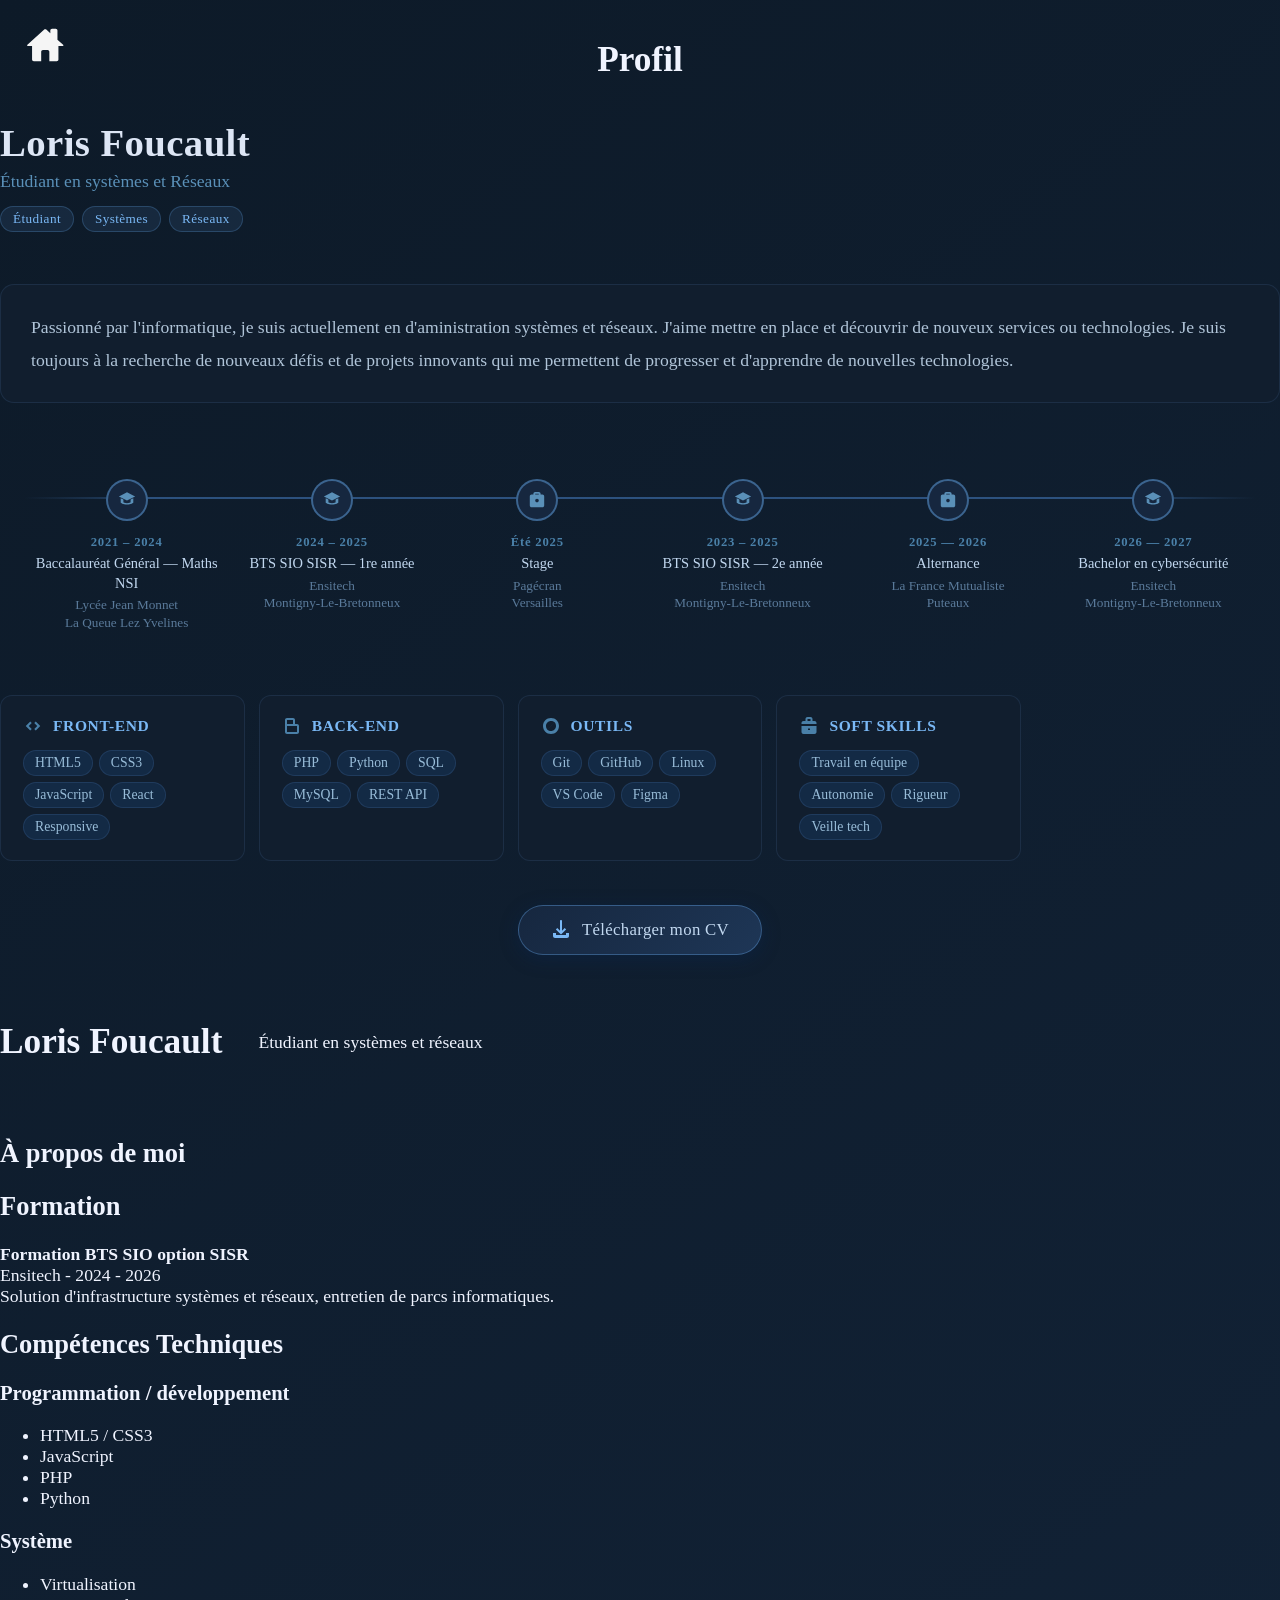
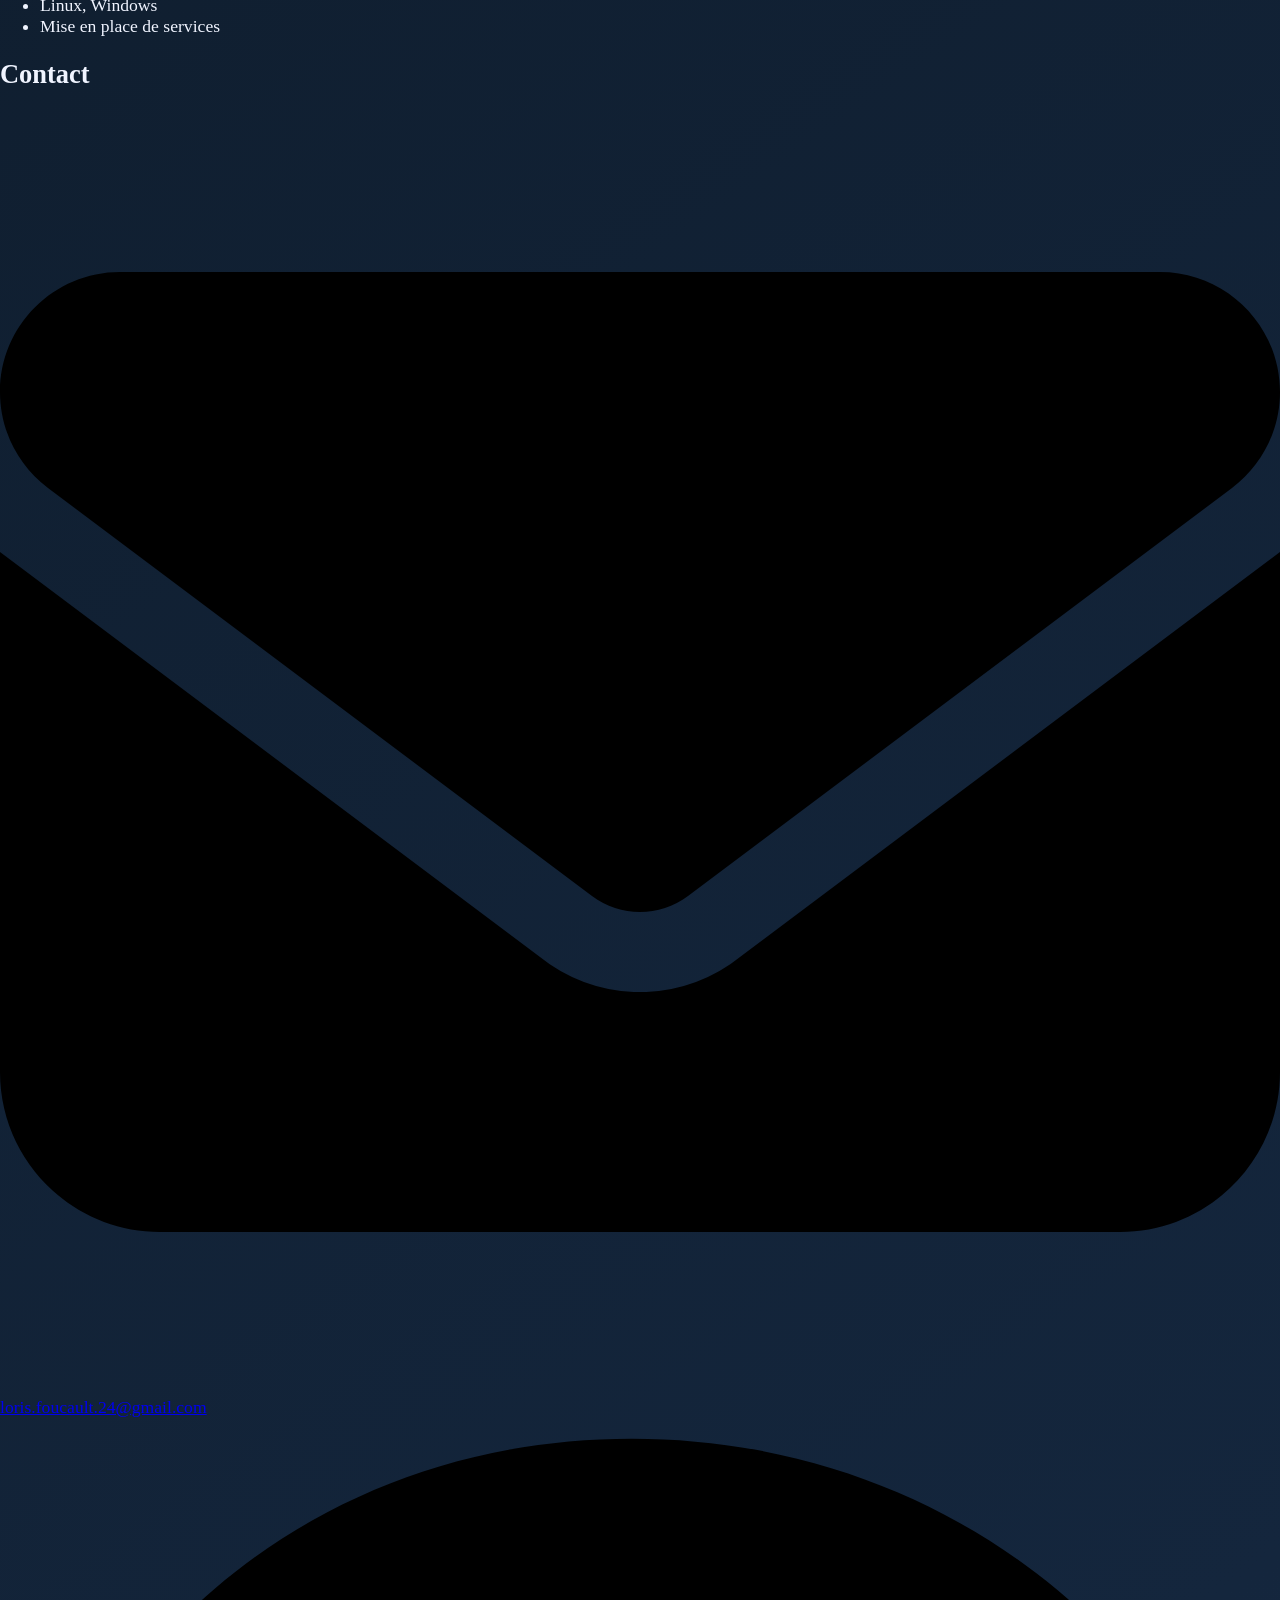
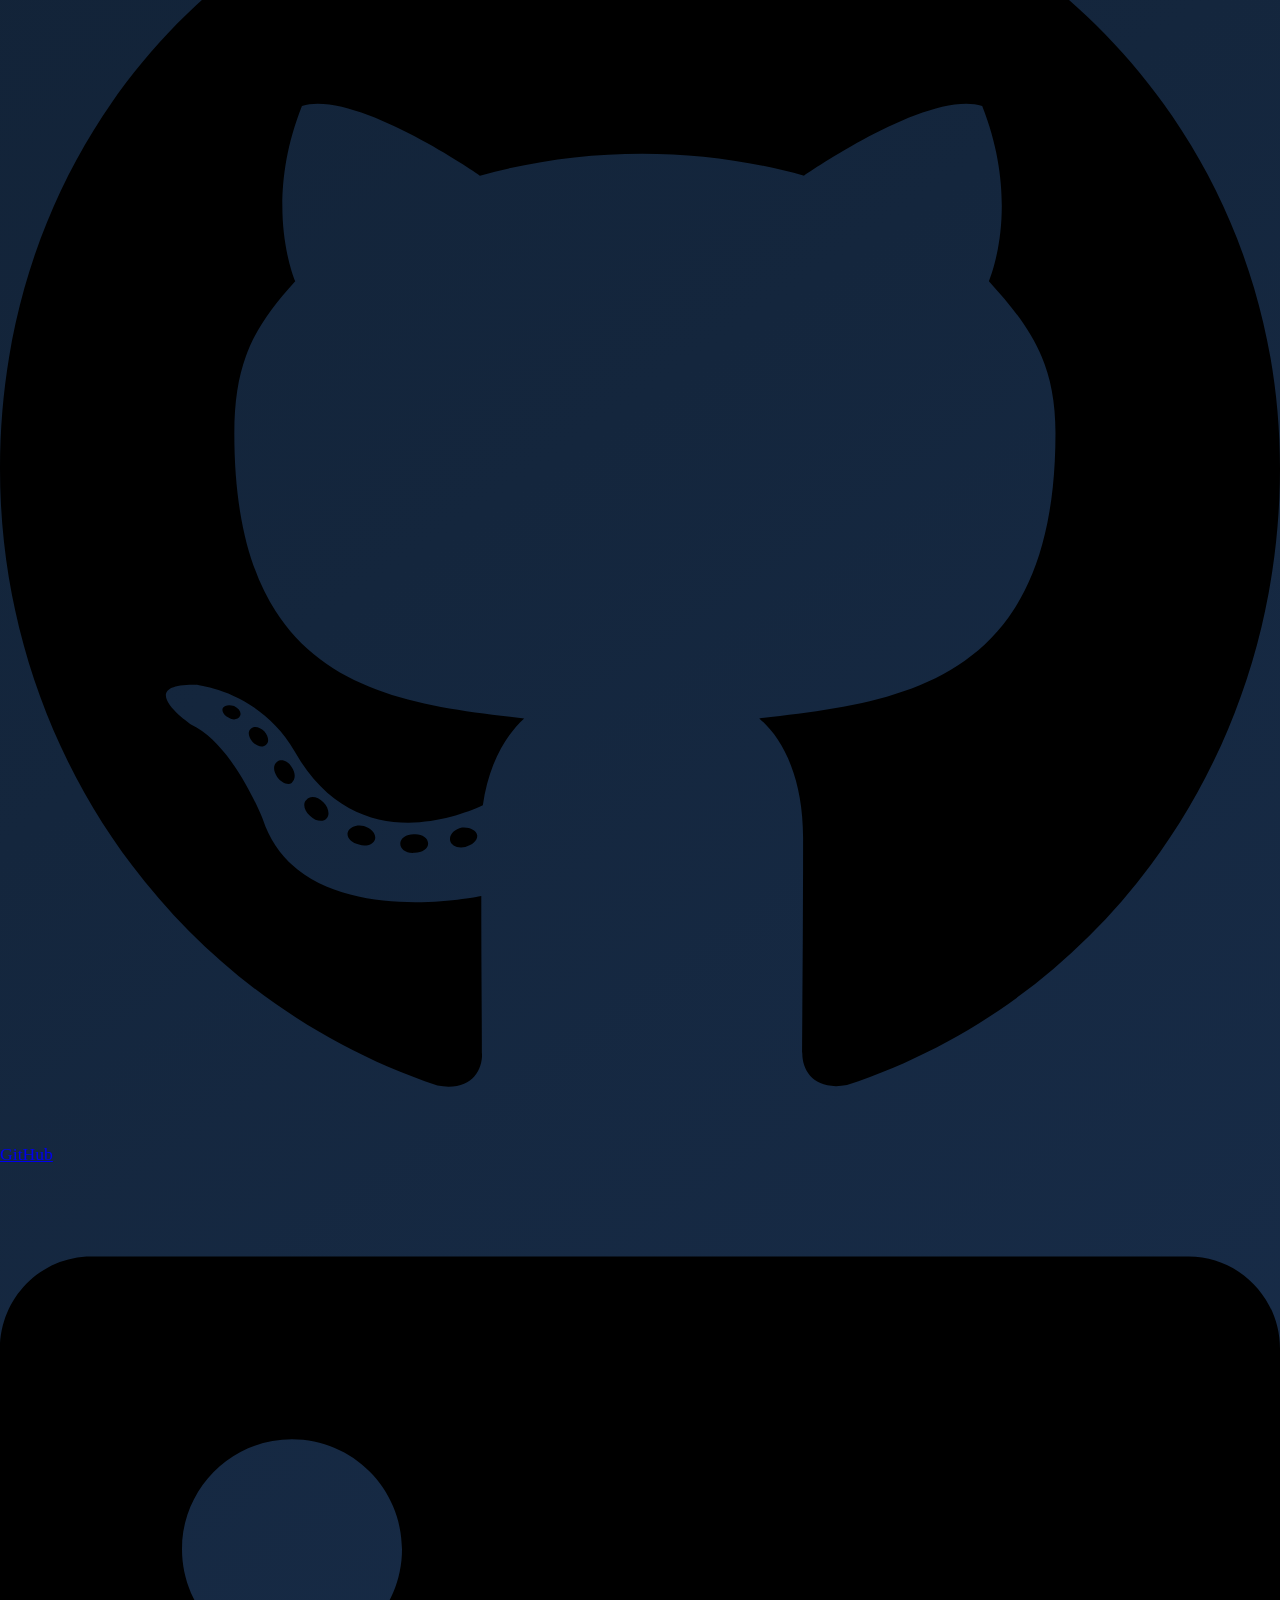
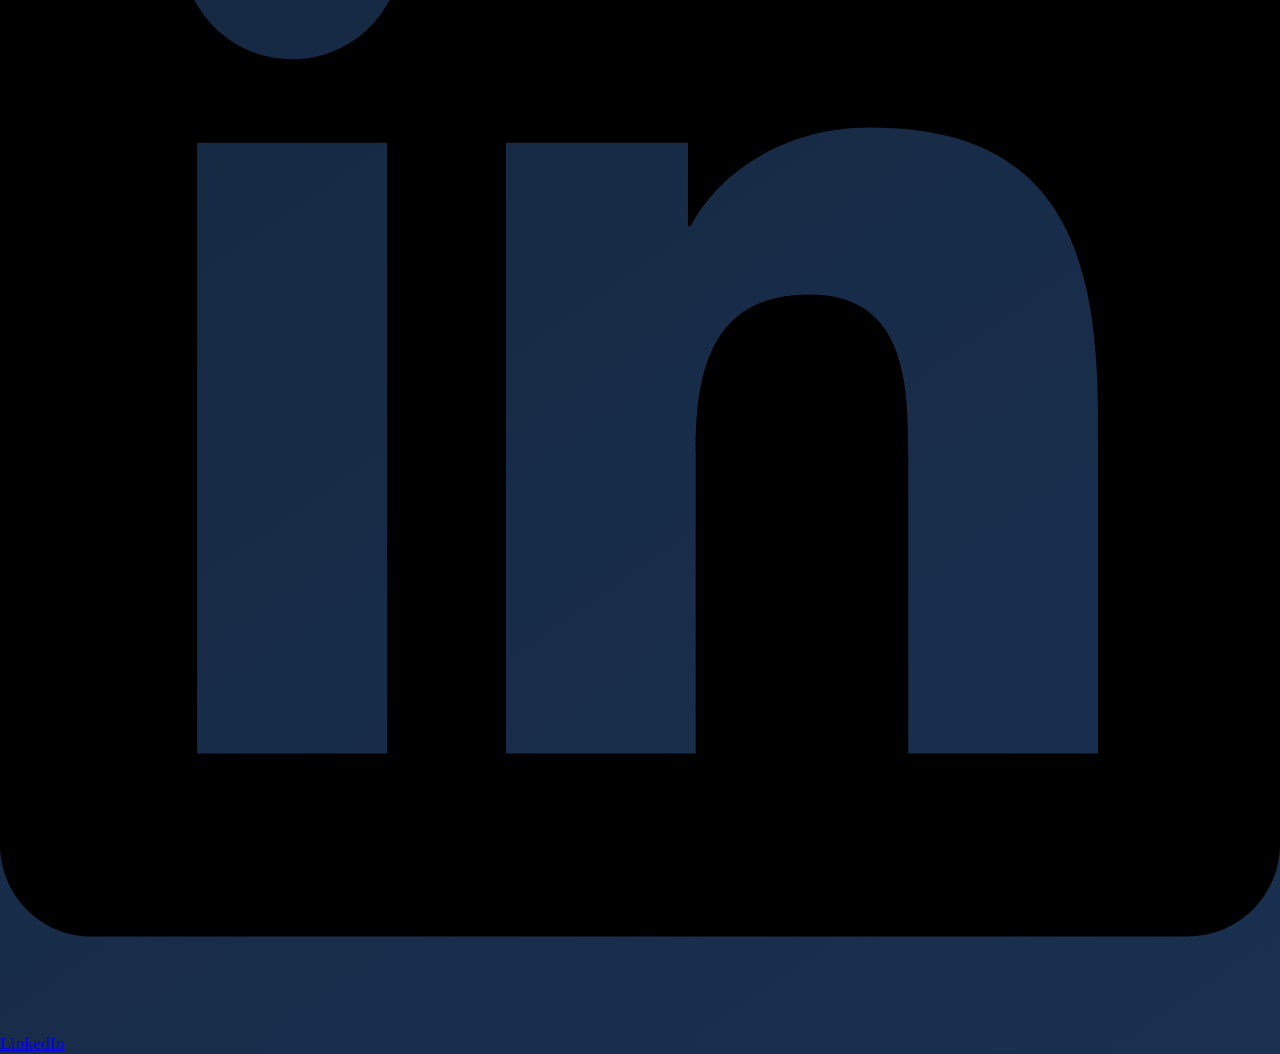
==== profil.html @ d6c685fb "Initial commit" ====
<!DOCTYPE html>
<html lang="fr">
<head>
    <meta charset="UTF-8">
    <meta name="viewport" content="width=device-width, initial-scale=1.0">
    <title>Profil</title>
    <link rel="stylesheet" href="css/styles.css">
</head>
<body>
    <div class="home">
        <a href="index.html">
            <svg viewBox="-4.5 0 32 32" class="home-icon" xmlns="http://www.w3.org/2000/svg"><path d="M19.469 12.594l3.625 3.313c0.438 0.406 0.313 0.719-0.281 0.719h-2.719v8.656c0 0.594-0.5 1.125-1.094 1.125h-4.719v-6.063c0-0.594-0.531-1.125-1.125-1.125h-2.969c-0.594 0-1.125 0.531-1.125 1.125v6.063h-4.719c-0.594 0-1.125-0.531-1.125-1.125v-8.656h-2.688c-0.594 0-0.719-0.313-0.281-0.719l10.594-9.625c0.438-0.406 1.188-0.406 1.656 0l2.406 2.156v-1.719c0-0.594 0.531-1.125 1.125-1.125h2.344c0.594 0 1.094 0.531 1.094 1.125v5.875z"></path>
        </svg>
        </a>
    </div>
    <h1 id="section-title">Profil</h1>
    <div class="profil-header">
      <div class="profil-header-text">
        <h1>Loris Foucault</h1>
        <p class="subtitle">Étudiant en systèmes et Réseaux</p>
        <div class="profil-tags">
          <span class="tag">Étudiant</span>
          <span class="tag">Systèmes</span>
          <span class="tag">Réseaux</span>
        </div>
      </div>
    </div>

    <div class="section">
      <div class="about-text">
        Passionné par l'informatique, je suis actuellement en d'aministration systèmes et réseaux. J'aime mettre en place et découvrir de nouveux services ou technologies.
        Je suis toujours à la recherche de nouveaux défis et de projets innovants qui me 
        permettent de progresser et d'apprendre de nouvelles technologies.
      </div>
    </div>

    <div class="section">
      <div class="timeline-scroll">
        <div class="timeline">

          <div class="timeline-item">
            <div class="timeline-dot">
              <svg viewBox="0 0 640 640"><path d="M320 48L32 192L320 336L608 192L320 48zM96 256L96 416C96 416 176 480 320 480C464 480 544 416 544 416L544 256L448 304L448 400C448 400 400 432 320 432C240 432 192 400 192 400L192 304L96 256z"/></svg>
            </div>
            <div class="timeline-content">
              <div class="timeline-year">2021 – 2024</div>
              <div class="timeline-title">Baccalauréat Général — Maths NSI</div>
              <div class="timeline-place">Lycée Jean Monnet<br>La Queue Lez Yvelines</div>
            </div>
          </div>

          <div class="timeline-item">
            <div class="timeline-dot">
              <svg viewBox="0 0 640 640"><path d="M320 48L32 192L320 336L608 192L320 48zM96 256L96 416C96 416 176 480 320 480C464 480 544 416 544 416L544 256L448 304L448 400C448 400 400 432 320 432C240 432 192 400 192 400L192 304L96 256z"/></svg>
            </div>
            <div class="timeline-content">
              <div class="timeline-year">2024 – 2025</div>
              <div class="timeline-title">BTS SIO SISR — 1re année</div>
              <div class="timeline-place">Ensitech<br>Montigny-Le-Bretonneux</div>
            </div>
          </div>

          <div class="timeline-item">
            <div class="timeline-dot">
              <svg viewBox="0 0 640 640"><path d="M512 128H448V96C448 60.7 419.3 32 384 32H256C220.7 32 192 60.7 192 96V128H128C92.7 128 64 156.7 64 192V512C64 547.3 92.7 576 128 576H512C547.3 576 576 547.3 576 512V192C576 156.7 547.3 128 512 128zM256 96H384V128H256V96zM320 400C284.7 400 256 371.3 256 336C256 300.7 284.7 272 320 272C355.3 272 384 300.7 384 336C384 371.3 355.3 400 320 400z"/></svg>
            </div>
            <div class="timeline-content">
              <div class="timeline-year">Été 2025</div>
              <div class="timeline-title">Stage</div>
              <div class="timeline-place">Pagécran<br>Versailles</div>
            </div>
          </div>

          <div class="timeline-item">
            <div class="timeline-dot">
              <svg viewBox="0 0 640 640"><path d="M320 48L32 192L320 336L608 192L320 48zM96 256L96 416C96 416 176 480 320 480C464 480 544 416 544 416L544 256L448 304L448 400C448 400 400 432 320 432C240 432 192 400 192 400L192 304L96 256z"/></svg>
            </div>
            <div class="timeline-content">
              <div class="timeline-year">2023 – 2025</div>
              <div class="timeline-title">BTS SIO SISR — 2e année</div>
              <div class="timeline-place">Ensitech<br>Montigny-Le-Bretonneux</div>
            </div>
          </div>

          <div class="timeline-item">
            <div class="timeline-dot">
              <svg viewBox="0 0 640 640"><path d="M512 128H448V96C448 60.7 419.3 32 384 32H256C220.7 32 192 60.7 192 96V128H128C92.7 128 64 156.7 64 192V512C64 547.3 92.7 576 128 576H512C547.3 576 576 547.3 576 512V192C576 156.7 547.3 128 512 128zM256 96H384V128H256V96zM320 400C284.7 400 256 371.3 256 336C256 300.7 284.7 272 320 272C355.3 272 384 300.7 384 336C384 371.3 355.3 400 320 400z"/></svg>
            </div>
            <div class="timeline-content">
              <div class="timeline-year">2025 — 2026</div>
              <div class="timeline-title">Alternance</div>
              <div class="timeline-place">La France Mutualiste<br>Puteaux</div>
            </div>
          </div>

          <div class="timeline-item">
            <div class="timeline-dot">
              <svg viewBox="0 0 640 640"><path d="M320 48L32 192L320 336L608 192L320 48zM96 256L96 416C96 416 176 480 320 480C464 480 544 416 544 416L544 256L448 304L448 400C448 400 400 432 320 432C240 432 192 400 192 400L192 304L96 256z"/></svg>
            </div>
            <div class="timeline-content">
              <div class="timeline-year">2026 — 2027</div>
              <div class="timeline-title">Bachelor en cybersécurité</div>
              <div class="timeline-place">Ensitech<br>Montigny-Le-Bretonneux</div>
            </div>
          </div>

        </div>
      </div>
    </div>

    <div class="section">
      <div class="skills-grid">

        <div class="skill-card">
          <div class="skill-card-header">
            <svg viewBox="0 0 640 640"><path d="M232 176L88 320L232 464L280 416L184 320L280 224L232 176zM408 176L360 224L456 320L360 416L408 464L552 320L408 176z"/></svg>
            <h3>Front-end</h3>
          </div>
          <div class="skill-list">
            <span class="skill-pill">HTML5</span>
            <span class="skill-pill">CSS3</span>
            <span class="skill-pill">JavaScript</span>
            <span class="skill-pill">React</span>
            <span class="skill-pill">Responsive</span>
          </div>
        </div>

        <div class="skill-card">
          <div class="skill-card-header">
            <svg viewBox="0 0 640 640"><path d="M96 128C96 92.7 124.7 64 160 64H352C387.3 64 416 92.7 416 128V256H480C515.3 256 544 284.7 544 320V512C544 547.3 515.3 576 480 576H160C124.7 576 96 547.3 96 512V128zM160 320V512H480V320H160zM160 128V256H352V128H160z"/></svg>
            <h3>Back-end</h3>
          </div>
          <div class="skill-list">
            <span class="skill-pill">PHP</span>
            <span class="skill-pill">Python</span>
            <span class="skill-pill">SQL</span>
            <span class="skill-pill">MySQL</span>
            <span class="skill-pill">REST API</span>
          </div>
        </div>

        <div class="skill-card">
          <div class="skill-card-header">
            <svg viewBox="0 0 640 640"><path d="M320 64C177.3 64 64 177.3 64 320C64 462.7 177.3 576 320 576C462.7 576 576 462.7 576 320C576 177.3 462.7 64 320 64zM320 160C363.3 160 404.4 174.9 437.2 201.6L201.6 437.2C174.9 404.4 160 363.3 160 320C160 231.6 231.6 160 320 160zM320 480C276.7 480 235.6 465.1 202.8 438.4L438.4 202.8C465.1 235.6 480 276.7 480 320C480 408.4 408.4 480 320 480z"/></svg>
            <h3>Outils</h3>
          </div>
          <div class="skill-list">
            <span class="skill-pill">Git</span>
            <span class="skill-pill">GitHub</span>
            <span class="skill-pill">Linux</span>
            <span class="skill-pill">VS Code</span>
            <span class="skill-pill">Figma</span>
          </div>
        </div>

        <div class="skill-card">
          <div class="skill-card-header">
            <svg viewBox="0 0 640 640"><path d="M208 96C208 60.7 236.7 32 272 32H368C403.3 32 432 60.7 432 96V160H496C531.3 160 560 188.7 560 224V256H80V224C80 188.7 108.7 160 144 160H208V96zM272 96V160H368V96H272zM80 320H560V512C560 547.3 531.3 576 496 576H144C108.7 576 80 547.3 80 512V320zM288 400V448H352V400H288z"/></svg>
            <h3>Soft skills</h3>
          </div>
          <div class="skill-list">
            <span class="skill-pill">Travail en équipe</span>
            <span class="skill-pill">Autonomie</span>
            <span class="skill-pill">Rigueur</span>
            <span class="skill-pill">Veille tech</span>
          </div>
        </div>

      </div>
    </div>
    <div class="section">
        <div class="cv-section">
            <a href="cv.pdf" download class="cv-btn">
            <svg viewBox="0 0 640 640"><path d="M288 32C288 14.3 302.3 0 320 0C337.7 0 352 14.3 352 32V342.1L438 256L484 302L320 466L156 302L202 256L288 342.1V32zM64 416H160V480H480V416H576V512C576 547.3 547.3 576 512 576H128C92.7 576 64 547.3 64 512V416z"/></svg>
            Télécharger mon CV
            </a>
        </div>
    </div>
  </div>
</body>
</html>

    <div id="profil-container">
        <div class="profil-header">
            <h1>Loris Foucault</h1>
            <p class="subtitle">Étudiant en systèmes et réseaux</p>
             
        </div>

        <div class="profil-section">
            <h2>À propos de moi</h2>
            <p>
                
            </p>
        </div>

        <div class="profil-section">
            <h2>Formation</h2>
            <p>
                <strong>Formation BTS SIO option SISR</strong><br>
                Ensitech - 2024 - 2026<br>
                Solution d'infrastructure systèmes et réseaux, entretien de parcs informatiques.
            </p>
        </div>

        <div class="profil-section">
            <h2>Compétences Techniques</h2>
            <div class="competences-grid">
                <div class="competence-card">
                    <h3>Programmation / développement</h3>
                    <ul>
                        <li>HTML5 / CSS3</li>
                        <li>JavaScript</li>
                        <li>PHP</li>
                        <li>Python</li>
                    </ul>
                </div>
                <div class="competence-card">
                    <h3>Système</h3>
                    <ul>
                        <li>Virtualisation</li>
                        <li>Linux, Windows</li>
                        <li>Mise en place de services</li>
                    </ul>
                </div>
            </div>
        </div>

        <div class="profil-section">
            <h2>Contact</h2>
            <div class="contact-links">
                <a href="mailto:loris.foucault.24@gmail.com@example.com" class="contact-link">
                    <svg xmlns="http://www.w3.org/2000/svg" viewBox="0 0 512 512">
                        <path d="M48 64C21.5 64 0 85.5 0 112c0 15.1 7.1 29.3 19.2 38.4L236.8 313.6c11.4 8.5 27 8.5 38.4 0L492.8 150.4c12.1-9.1 19.2-23.3 19.2-38.4c0-26.5-21.5-48-48-48H48zM0 176V384c0 35.3 28.7 64 64 64H448c35.3 0 64-28.7 64-64V176L294.4 339.2c-22.8 17.1-54 17.1-76.8 0L0 176z"/>
                    </svg>
                    loris.foucault.24@gmail.com
                </a>
                <a href="https://github.com/heliakennee" target="_blank" class="contact-link">
                    <svg xmlns="http://www.w3.org/2000/svg" viewBox="0 0 496 512">
                        <path d="M165.9 397.4c0 2-2.3 3.6-5.2 3.6-3.3 .3-5.6-1.3-5.6-3.6 0-2 2.3-3.6 5.2-3.6 3-.3 5.6 1.3 5.6 3.6zm-31.1-4.5c-.7 2 1.3 4.3 4.3 4.9 2.6 1 5.6 0 6.2-2s-1.3-4.3-4.3-5.2c-2.6-.7-5.5 .3-6.2 2.3zm44.2-1.7c-2.9 .7-4.9 2.6-4.6 4.9 .3 2 2.9 3.3 5.9 2.6 2.9-.7 4.9-2.6 4.6-4.6-.3-1.9-3-3.2-5.9-2.9zM244.8 8C106.1 8 0 113.3 0 252c0 110.9 69.8 205.8 169.5 239.2 12.8 2.3 17.3-5.6 17.3-12.1 0-6.2-.3-40.4-.3-61.4 0 0-70 15-84.7-29.8 0 0-11.4-29.1-27.8-36.6 0 0-22.9-15.7 1.6-15.4 0 0 24.9 2 38.6 25.8 21.9 38.6 58.6 27.5 72.9 20.9 2.3-16 8.8-27.1 16-33.7-55.9-6.2-112.3-14.3-112.3-110.5 0-27.5 7.6-41.3 23.6-58.9-2.6-6.5-11.1-33.3 2.6-67.9 20.9-6.5 69 27 69 27 20-5.6 41.5-8.5 62.8-8.5s42.8 2.9 62.8 8.5c0 0 48.1-33.6 69-27 13.7 34.7 5.2 61.4 2.6 67.9 16 17.7 25.8 31.5 25.8 58.9 0 96.5-58.9 104.2-114.8 110.5 9.2 7.9 17 22.9 17 46.4 0 33.7-.3 75.4-.3 83.6 0 6.5 4.6 14.4 17.3 12.1C428.2 457.8 496 362.9 496 252 496 113.3 383.5 8 244.8 8zM97.2 352.9c-1.3 1-1 3.3 .7 5.2 1.6 1.6 3.9 2.3 5.2 1 1.3-1 1-3.3-.7-5.2-1.6-1.6-3.9-2.3-5.2-1zm-10.8-8.1c-.7 1.3 .3 2.9 2.3 3.9 1.6 1 3.6 .7 4.3-.7 .7-1.3-.3-2.9-2.3-3.9-2-.6-3.6-.3-4.3 .7zm32.4 35.6c-1.6 1.3-1 4.3 1.3 6.2 2.3 2.3 5.2 2.6 6.5 1 1.3-1.3 .7-4.3-1.3-6.2-2.2-2.3-5.2-2.6-6.5-1zm-11.4-14.7c-1.6 1-1.6 3.6 0 5.9 1.6 2.3 4.3 3.3 5.6 2.3 1.6-1.3 1.6-3.9 0-6.2-1.4-2.3-4-3.3-5.6-2z"/>
                    </svg>
                    GitHub
                </a>
                <a href="https://www.linkedin.com/in/loris-foucault-b8874b301/" target="_blank" class="contact-link">
                    <svg xmlns="http://www.w3.org/2000/svg" viewBox="0 0 448 512">
                        <path d="M416 32H31.9C14.3 32 0 46.5 0 64.3v383.4C0 465.5 14.3 480 31.9 480H416c17.6 0 32-14.5 32-32.3V64.3c0-17.8-14.4-32.3-32-32.3zM135.4 416H69V202.2h66.5V416zm-33.2-243c-21.3 0-38.5-17.3-38.5-38.5S80.9 96 102.2 96c21.2 0 38.5 17.3 38.5 38.5 0 21.3-17.2 38.5-38.5 38.5zm282.1 243h-66.4V312c0-24.8-.5-56.7-34.5-56.7-34.6 0-39.9 27-39.9 54.9V416h-66.4V202.2h63.7v29.2h.9c8.9-16.8 30.6-34.5 62.9-34.5 67.2 0 79.7 44.3 79.7 101.9V416z"/>
                    </svg>
                    LinkedIn
                </a>
            </div>
        </div>
        
    </div>
</body>
</html>
---- css/styles.css ----
/* ==========================================
   BASE — commun à toutes les pages
========================================== */

html, body {
  margin: 0;
  padding: 0;
  font-size: 1.05em;
  color: #f0f4ff;
  /*background: #0d1a28;*/
}

/* ==========================================
   FOND PLEINE PAGE
========================================== */

.bg-layer {
  position: fixed;
  inset: 0;
  z-index: 0;
  pointer-events: none;
  transition: opacity 0.9s ease;
}

.bg-a {
  background: linear-gradient(145deg, #0d1a28 0%, #14263d 55%, #1a3050 100%);
  opacity: 1;
}

.bg-b {
  background: linear-gradient(145deg, #0d1a28 0%, #14263d 55%, #1a3050 100%);
  opacity: 0;
}

/* ==========================================
   PAGE ACCUEIL — plein écran, pas de scroll
========================================== */

body:has(#accueil) {
  height: 100vh;
  overflow: hidden;
}

#accueil {
  position: relative;
  z-index: 1;
  display: flex;
  flex-direction: column;
  justify-content: center;
  align-items: center;
  height: 100vh;
  padding: 20px;
  text-align: center;
}

#accueil-card {
  background: #111e2e;
  border-radius: 22px;
  padding: clamp(28px, 4vh, 52px) 40px clamp(24px, 3.5vh, 44px);
  box-shadow: 0 10px 40px rgba(0, 0, 0, 0.45);
  max-width: 800px;
  width: 100%;
}

#accueil h1 {
  margin-bottom: clamp(20px, 3vh, 40px);
  font-size: clamp(1.6em, 3.5vw, 2.5em);
  font-weight: 500;
  color: #dde6f5;
  letter-spacing: 0.02em;
}

/* ==========================================
   PAGES SECONDAIRES — scrollables
========================================== */

body:not(:has(#accueil)) {
  min-height: 100vh;
  overflow-y: auto;
  background: linear-gradient(145deg, #0d1a28 0%, #14263d 60%, #1a3050 100%);
}

/* ==========================================
   CAROUSEL
========================================== */

.carousel-container {
  margin: 0 50px clamp(12px, 2vh, 28px);
  position: relative;
  display: flex;
  align-items: center;
  perspective: 1000px;
}

.carousel-wrapper {
  overflow: visible;
  flex: 1;
  max-width: 600px;
  height: clamp(140px, 22vh, 200px);
  position: relative;
}

.slider {
  display: block;
  list-style: none;
  margin: 0;
  padding: 0;
  position: relative;
  width: 100%;
  height: 100%;
  transform-style: preserve-3d;
}

.slide {
  position: absolute;
  top: 50%;
  left: 50%;
  width: 172px;
  height: 138px;
  padding: 20px;
  background: #111e2e;
  border-radius: 13px;
  transition: all 0.6s cubic-bezier(0.4, 0, 0.2, 1);
  transform-origin: center center;
  backface-visibility: hidden;
  opacity: 0;
  transform: translate(-50%, -50%) scale(0.4);
  pointer-events: none;
}

.slide-pict {
  fill: #7a9fbe;
  width: 68px;
  height: 68px;
  transition: fill 0.4s ease;
}

.slide.active {
  opacity: 1;
  background: #16273f;
  transform: translate(-50%, -50%) translateZ(50px) scale(1.09);
  z-index: 10;
  pointer-events: auto;
}

.slide.active .slide-pict {
  fill: #b8d0e8;
}

.slide.prev {
  opacity: 0.68;
  background: #111e2e;
  border-color: rgba(70, 110, 160, 0.2);
  transform: translate(calc(-50% - 168px), -50%) translateZ(-15px) scale(0.88);
  z-index: 5;
  pointer-events: auto;
}

.slide.next {
  opacity: 0.68;
  background: #111e2e;
  border-color: rgba(70, 110, 160, 0.2);
  transform: translate(calc(-50% + 168px), -50%) translateZ(-15px) scale(0.88);
  z-index: 5;
  pointer-events: auto;
}

.slide.far-prev {
  opacity: 0.2;
  background: #0e1924;
  transform: translate(calc(-50% - 285px), -50%) scale(0.68);
  z-index: 1;
  pointer-events: none;
}

.slide.far-next {
  opacity: 0.2;
  background: #0e1924;
  transform: translate(calc(-50% + 285px), -50%) scale(0.68);
  z-index: 1;
  pointer-events: none;
}

.slide a {
  text-decoration: none;
  color: #8aadcc;
  display: flex;
  flex-direction: column;
  align-items: center;
  gap: 10px;
  height: 100%;
  justify-content: center;
  transition: color 0.3s ease;
}

.slide.active a {
  color: #c2d8f0;
}

.slide span {
  font-size: 0.82em;
  font-weight: 500;
  text-align: center;
  line-height: 1.2;
}

/* ==========================================
   BOUTONS NAVIGATION
========================================== */

.carousel-btn {
  border: none;
  background: transparent;
  border-radius: 50%;
  width: 48px;
  height: 48px;
  display: flex;
  align-items: center;
  justify-content: center;
  color: #aac8de;
  cursor: pointer;
  transition: all 0.2s ease;
  flex-shrink: 0;
}

.carousel-btn:hover {
  transform: scale(1.5);
}

.carousel-btn:active {
  transform: scale(0.95);
}

/* ==========================================
   INDICATEURS — rectangles arrondis
========================================== */

.carousel-indicators {
  display: flex;
  gap: 7px;
  justify-content: center;
  align-items: center;
  margin-top: 8px;
}

.indicator {
  height: 4px;
  border-radius: 2px;
  border: none;
  background: rgba(90, 140, 190, 0.32);
  cursor: pointer;
  transition: all 0.4s cubic-bezier(0.4, 0, 0.2, 1);
  width: 28px;
  padding: 0;
}

.indicator.active {
  background: #f0f4ff;
  width: 56px;
}

.indicator:not(.active):hover {
  background: rgba(90, 140, 190, 0.58);
}

/* ==========================================
   PAGE PROFIL
========================================== */
/*
.contact-links {
  display: inline;
}

.contact-link {
  fill: whitesmoke;
  width: 30px;
  height: 30px;
}


#profil-container {
  max-width: 860px;
  margin: 0 auto;
  padding: 52px 24px 80px;
}

/* ── HEADER ──────────────────────────────────────── */

.profil-header {
  display: flex;
  align-items: center;
  gap: 36px;
  margin-bottom: 52px;
}

.profil-avatar {
  width: 110px;
  height: 110px;
  border-radius: 50%;
  background: linear-gradient(135deg, #1e3a5f, #2a5080);
  border: 2px solid rgba(90, 150, 210, 0.4);
  display: flex;
  align-items: center;
  justify-content: center;
  flex-shrink: 0;
  box-shadow: 0 4px 24px rgba(10, 50, 100, 0.5);
}

.profil-header-text h1 {
  font-size: 2.2em;
  font-weight: 600;
  color: #dde6f5;
  margin: 0 0 6px;
  letter-spacing: 0.01em;
}

.profil-header-text .subtitle {
  font-size: 1em;
  color: #5a90b8;
  margin: 0 0 14px;
  font-weight: 400;
}

.profil-tags {
  display: flex;
  gap: 8px;
  flex-wrap: wrap;
}

.tag {
  font-size: 0.75em;
  padding: 4px 12px;
  border-radius: 20px;
  background: rgba(90, 150, 210, 0.12);
  border: 1px solid rgba(90, 150, 210, 0.28);
  color: #7ab8f5;
  letter-spacing: 0.03em;
}

/* ── BACK LINK ──────────────────────────────────── */

.back-link {
  display: inline-flex;
  align-items: center;
  gap: 7px;
  color: #5a7a9a;
  text-decoration: none;
  font-size: 0.88em;
  margin-bottom: 40px;
  transition: color 0.2s;
}
.back-link:hover { color: #8aadcc; }
.back-link svg { width: 16px; height: 16px; stroke: currentColor; }

/* ── SECTIONS ──────────────────────────────────── */

.section {
  margin-bottom: 44px;
}

.section-label {
  font-size: 0.72em;
  letter-spacing: 0.14em;
  text-transform: uppercase;
  color: #3a6080;
  margin-bottom: 18px;
  display: flex;
  align-items: center;
  gap: 12px;
}

.section-label::after {
  content: '';
  flex: 1;
  height: 1px;
  background: rgba(60, 100, 140, 0.25);
}

/* ── À PROPOS ──────────────────────────────────── */

.about-text {
  background: #111e2e;
  border: 1px solid rgba(70, 110, 160, 0.2);
  border-radius: 14px;
  padding: 26px 30px;
  color: #b0c4d8;
  line-height: 1.85;
  font-size: 1em;
}

/* ── FRISE CHRONOLOGIQUE ───────────────────────── */

.timeline-scroll {
  overflow-x: auto;
  padding-bottom: 12px;
  /* masquer la scrollbar mais garder la fonctionnalité */
  scrollbar-width: none;
}
.timeline-scroll::-webkit-scrollbar { display: none; }

.timeline {
  display: flex;
  align-items: flex-start;
  gap: 0;
  position: relative;
  min-width: max-content;
  padding: 32px 24px 8px;
}

/* Ligne horizontale */
.timeline::before {
  content: '';
  position: absolute;
  top: 50px;
  left: 24px;
  right: 24px;
  height: 2px;
  background: linear-gradient(90deg, transparent, rgba(60, 110, 170, 0.5) 10%, rgba(60, 110, 170, 0.5) 90%, transparent);
}

.timeline-item {
  display: flex;
  flex-direction: column;
  align-items: center;
  position: relative;
  min-width: 160px;
  flex: 1;
}

/* Connecteur entre items */
.timeline-item + .timeline-item::before {
  content: '';
  position: absolute;
  top: 18px;
  left: -50%;
  width: 100%;
  height: 2px;
  background: rgba(60, 110, 170, 0.3);
  z-index: 0;
}

.timeline-dot {
  width: 38px;
  height: 38px;
  border-radius: 50%;
  background: #16273f;
  border: 2px solid rgba(90, 150, 210, 0.55);
  display: flex;
  align-items: center;
  justify-content: center;
  position: relative;
  z-index: 1;
  transition: border-color 0.3s, box-shadow 0.3s;
  flex-shrink: 0;
}

.timeline-dot svg {
  width: 18px;
  height: 18px;
  fill: #5a90b8;
}

.timeline-item:hover .timeline-dot {
  border-color: rgba(90, 150, 210, 0.9);
  box-shadow: 0 0 14px rgba(60, 130, 210, 0.3);
}

.timeline-content {
  margin-top: 14px;
  text-align: center;
  padding: 0 8px;
}

.timeline-year {
  font-size: 0.72em;
  color: #4a80a8;
  font-weight: 600;
  letter-spacing: 0.06em;
  margin-bottom: 4px;
}

.timeline-title {
  font-size: 0.82em;
  color: #c2d8f0;
  font-weight: 500;
  line-height: 1.35;
  margin-bottom: 3px;
}

.timeline-place {
  font-size: 0.75em;
  color: #5a7a9a;
  line-height: 1.3;
}

/* ── COMPÉTENCES ───────────────────────────────── */

.skills-grid {
  display: grid;
  grid-template-columns: repeat(auto-fill, minmax(240px, 1fr));
  gap: 14px;
}

.skill-card {
  background: #111e2e;
  border: 1px solid rgba(70, 110, 160, 0.2);
  border-radius: 12px;
  padding: 20px 22px;
  transition: border-color 0.25s, transform 0.25s;
}

.skill-card:hover {
  border-color: rgba(90, 150, 210, 0.42);
  transform: translateY(-3px);
}

.skill-card-header {
  display: flex;
  align-items: center;
  gap: 10px;
  margin-bottom: 14px;
}

.skill-card-header svg {
  width: 20px;
  height: 20px;
  fill: #4a80a8;
  flex-shrink: 0;
}

.skill-card-header h3 {
  font-size: 0.88em;
  font-weight: 600;
  color: #7ab8f5;
  margin: 0;
  letter-spacing: 0.04em;
  text-transform: uppercase;
}

.skill-list {
  display: flex;
  flex-wrap: wrap;
  gap: 6px;
}

.skill-pill {
  font-size: 0.78em;
  padding: 4px 11px;
  border-radius: 20px;
  background: rgba(20, 45, 75, 0.8);
  border: 1px solid rgba(60, 100, 150, 0.3);
  color: #98bcd8;
}

/* ── BOUTON CV ─────────────────────────────────── */

.cv-section {
  display: flex;
  justify-content: center;
  margin-top: 8px;
}

.cv-btn {
  display: inline-flex;
  align-items: center;
  gap: 11px;
  padding: 14px 32px;
  background: linear-gradient(135deg, #16273f, #1e3656);
  border: 1px solid rgba(90, 150, 210, 0.45);
  border-radius: 30px;
  color: #c2d8f0;
  text-decoration: none;
  font-size: 0.95em;
  font-weight: 500;
  letter-spacing: 0.02em;
  transition: all 0.28s ease;
  box-shadow: 0 4px 18px rgba(10, 40, 90, 0.35);
}

.cv-btn:hover {
  background: linear-gradient(135deg, #1e3656, #264470);
  border-color: rgba(90, 150, 210, 0.7);
  transform: translateY(-2px);
  box-shadow: 0 8px 24px rgba(20, 60, 130, 0.4);
  color: #ddeeff;
}

.cv-btn svg {
  width: 20px;
  height: 20px;
  fill: #7ab8f5;
  transition: fill 0.2s;
}

.cv-btn:hover svg { fill: #aad0f8; }


/* ==========================================
   PAGE PROJETS
========================================== */

#section-title {
  margin: 0;
  padding: 40px;
  text-align: center;
}

#card-container {
  display: flex;
  justify-content: center;
}

.card {
  background: #111e2e;
  text-align: center;
  align-items: center;
  justify-content: center;
  width: 400px;
  height: 200px;
  margin: 50px;
  border-radius: 35px;
}

.card p {
  margin: 20px;
}

.icon-project {
  margin: 0;
  width: 35px;
  height: 35px;
  fill: whitesmoke;
  margin: 10px 30px;
  transition: all 0.2s ease;
}

.icon-project:hover {
  transform: scale(1.2);
}


/*============================================
  Text
=============================================*/
.text {
  text-align: left;
  font-size: larger;
  color: white;
  margin: 0 200px 150px;
}

.text p {
  margin-top: 50px;
}

/*==========================================
  Home btn
==========================================*/

.home {
  position: absolute;
  top: 20px;
  left: 20px;
  z-index: 1000;
  background: transparent;
  transition: all 0.2s ease;
}

.home-icon {
  fill: whitesmoke;
  width: 50px;
  height: 50px;
}

.home:hover {
  transform: scale(1.1);
}

/* ==========================================
   RESPONSIVE
========================================== */

@media (max-width: 768px) {
  #accueil { padding: 10px; }
  #accueil h1 { font-size: 2em; margin-bottom: 30px; }
  #accueil-card { padding: 30px 20px; }

  .carousel-container {
    flex-direction: column;
    gap: 15px;
    margin: 0 20px 20px;
  }

  .carousel-btn { width: 40px; height: 40px; }
  .carousel-wrapper { height: 160px; }
  .slide { width: 140px; height: 110px; padding: 14px; }
  .slide-pict { width: 54px; height: 54px; }

  .slide.prev  { transform: translate(calc(-50% - 82px), -50%) translateZ(-15px) scale(0.85); }
  .slide.next  { transform: translate(calc(-50% + 82px), -50%) translateZ(-15px) scale(0.85); }
  .slide.active{ transform: translate(-50%, -50%) translateZ(30px) scale(1.05); }

  .profil-header h1 { font-size: 2em; }
  .profil-section { padding: 20px; }
  .competences-grid { grid-template-columns: 1fr; }
  .contact-links { flex-direction: column; align-items: center; }
}

@media (max-width: 480px) {
  .carousel-wrapper { height: 140px; }
  .slide { width: 118px; height: 88px; padding: 10px; }
  .slide-pict { width: 46px; height: 46px; }
  .slide span { font-size: 0.7em; }
}
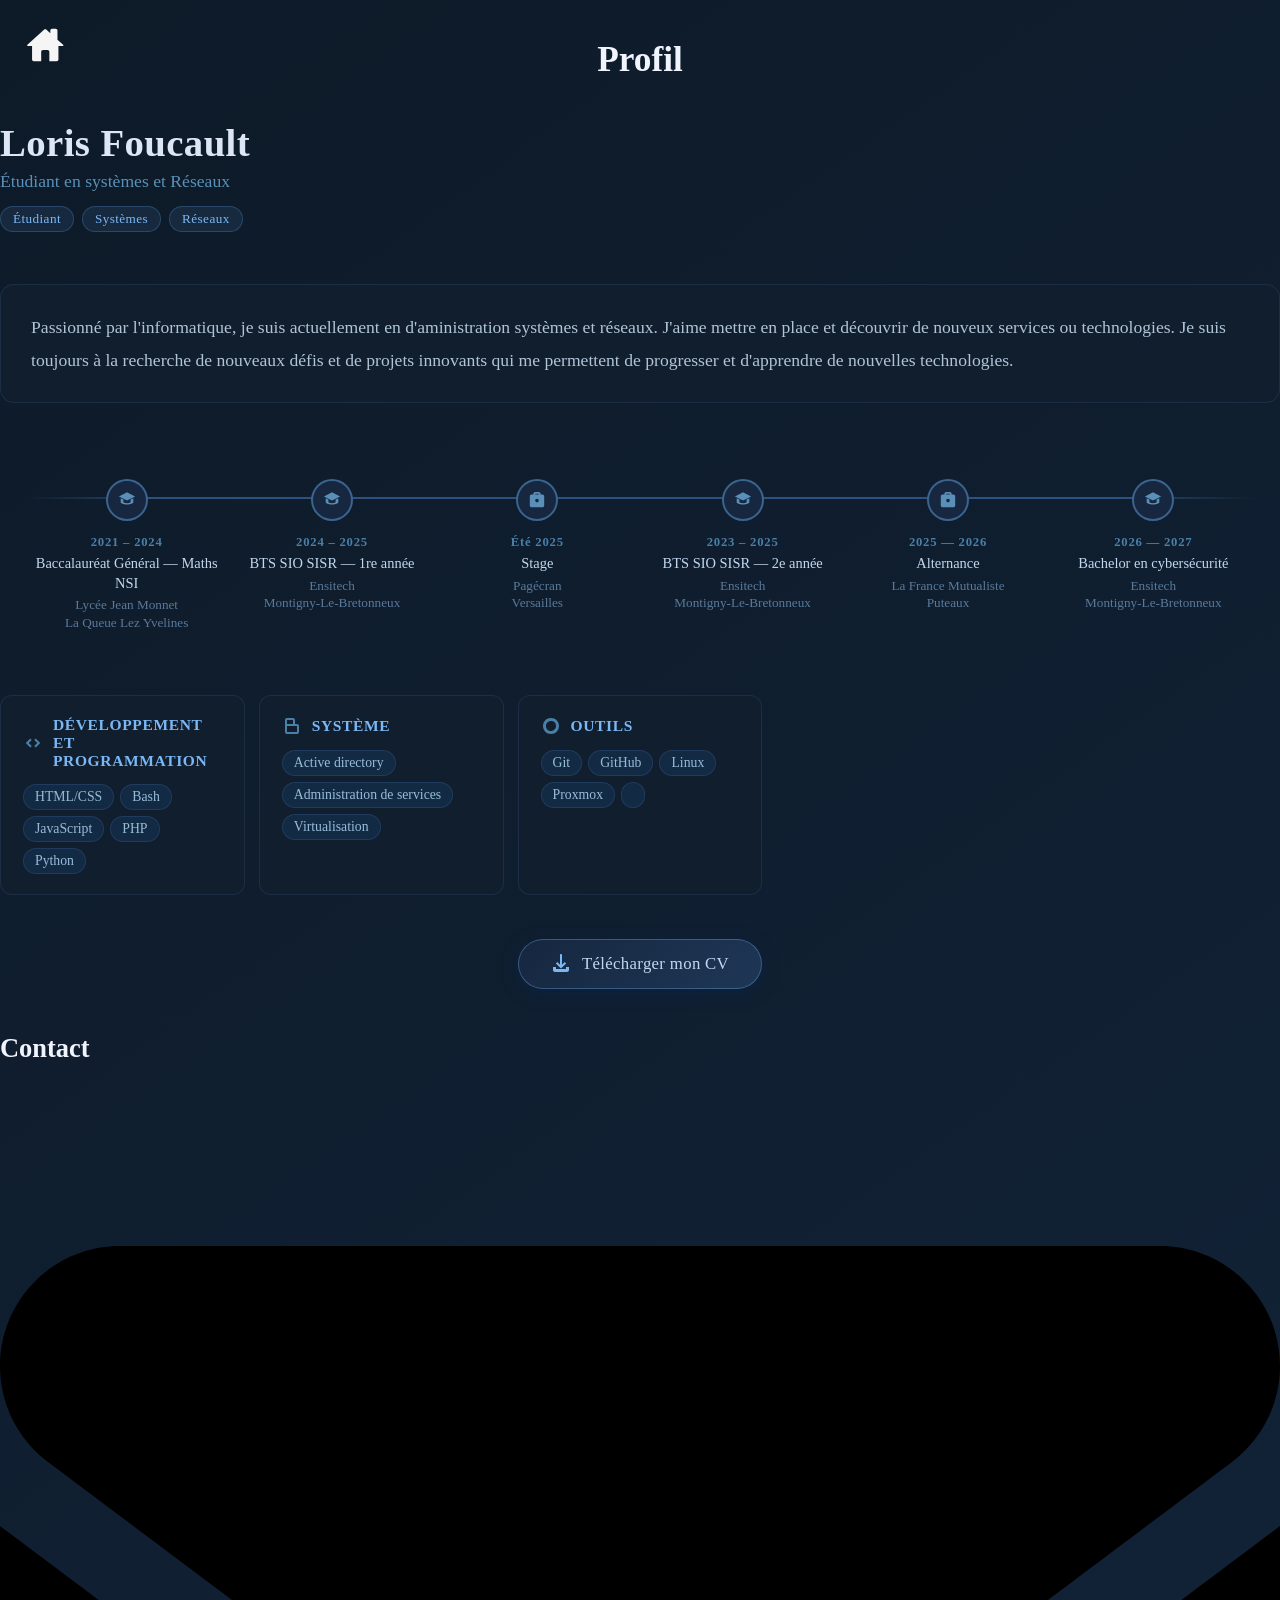
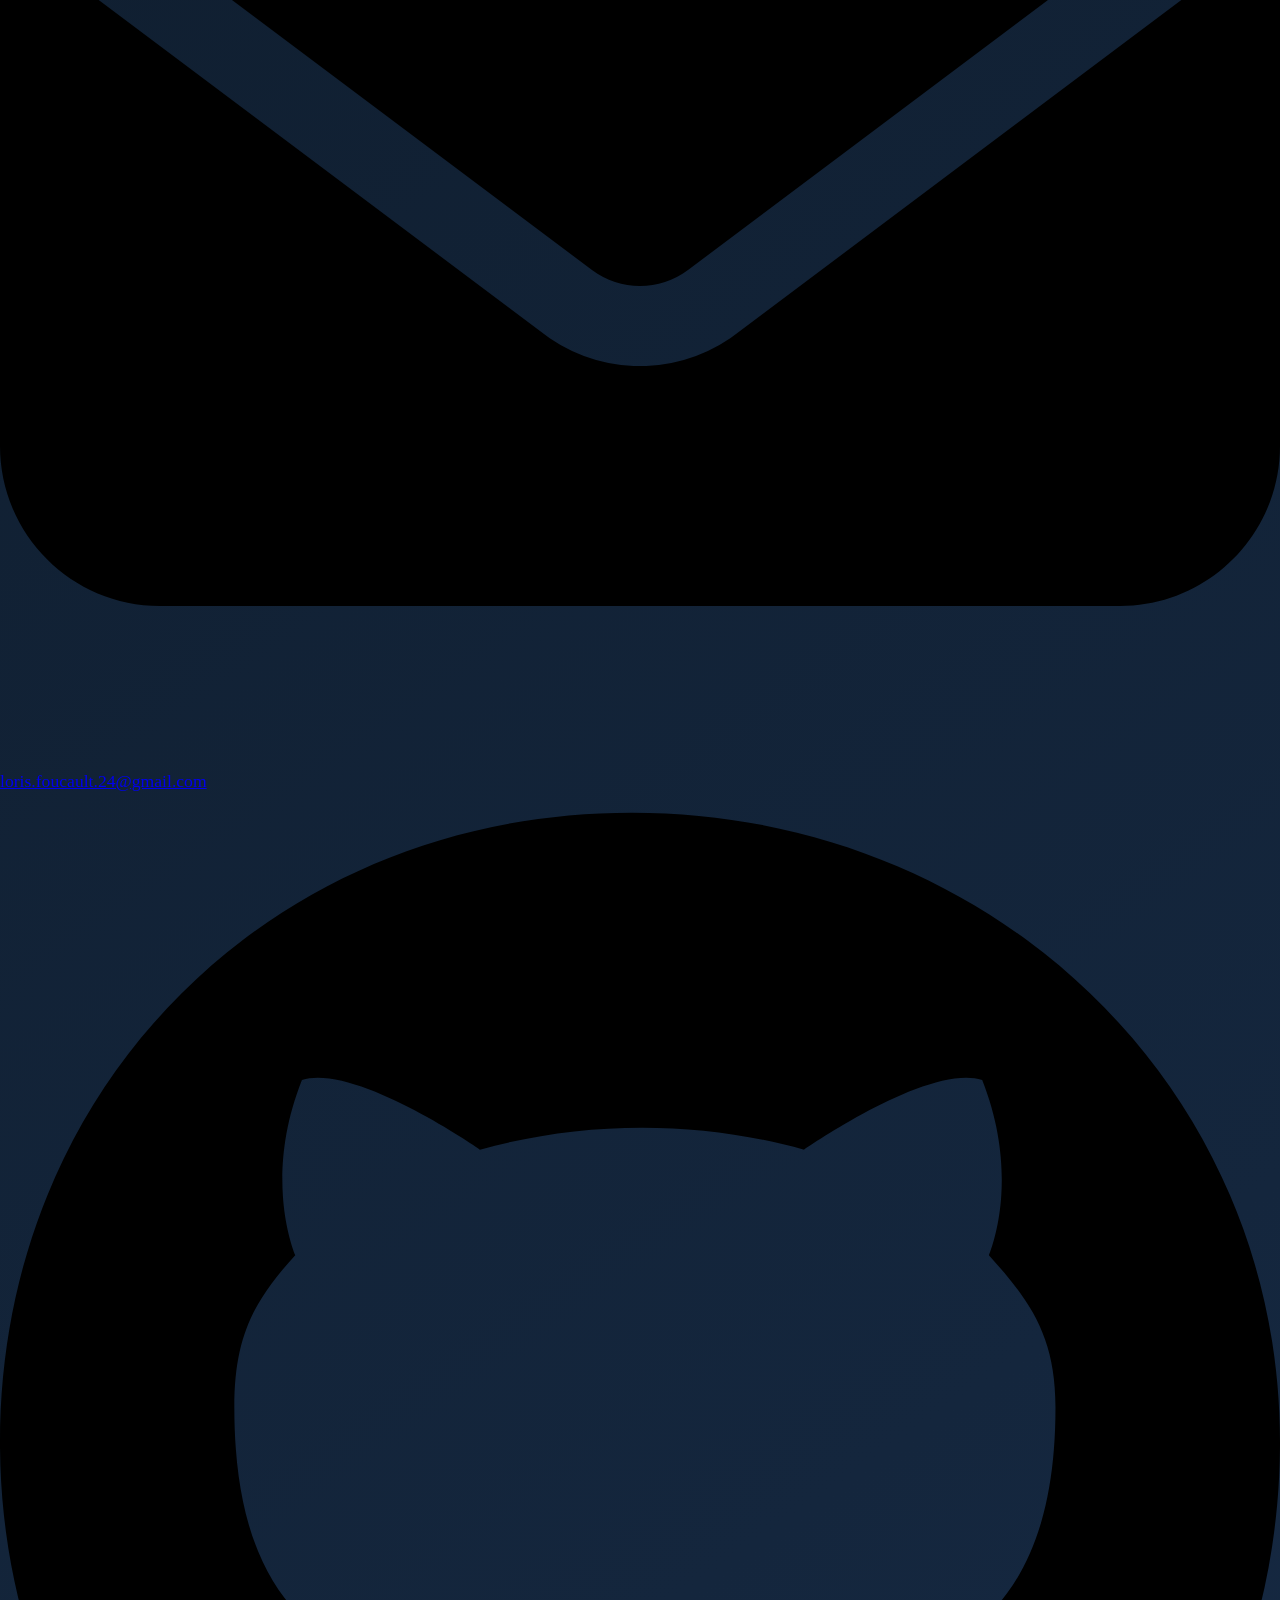
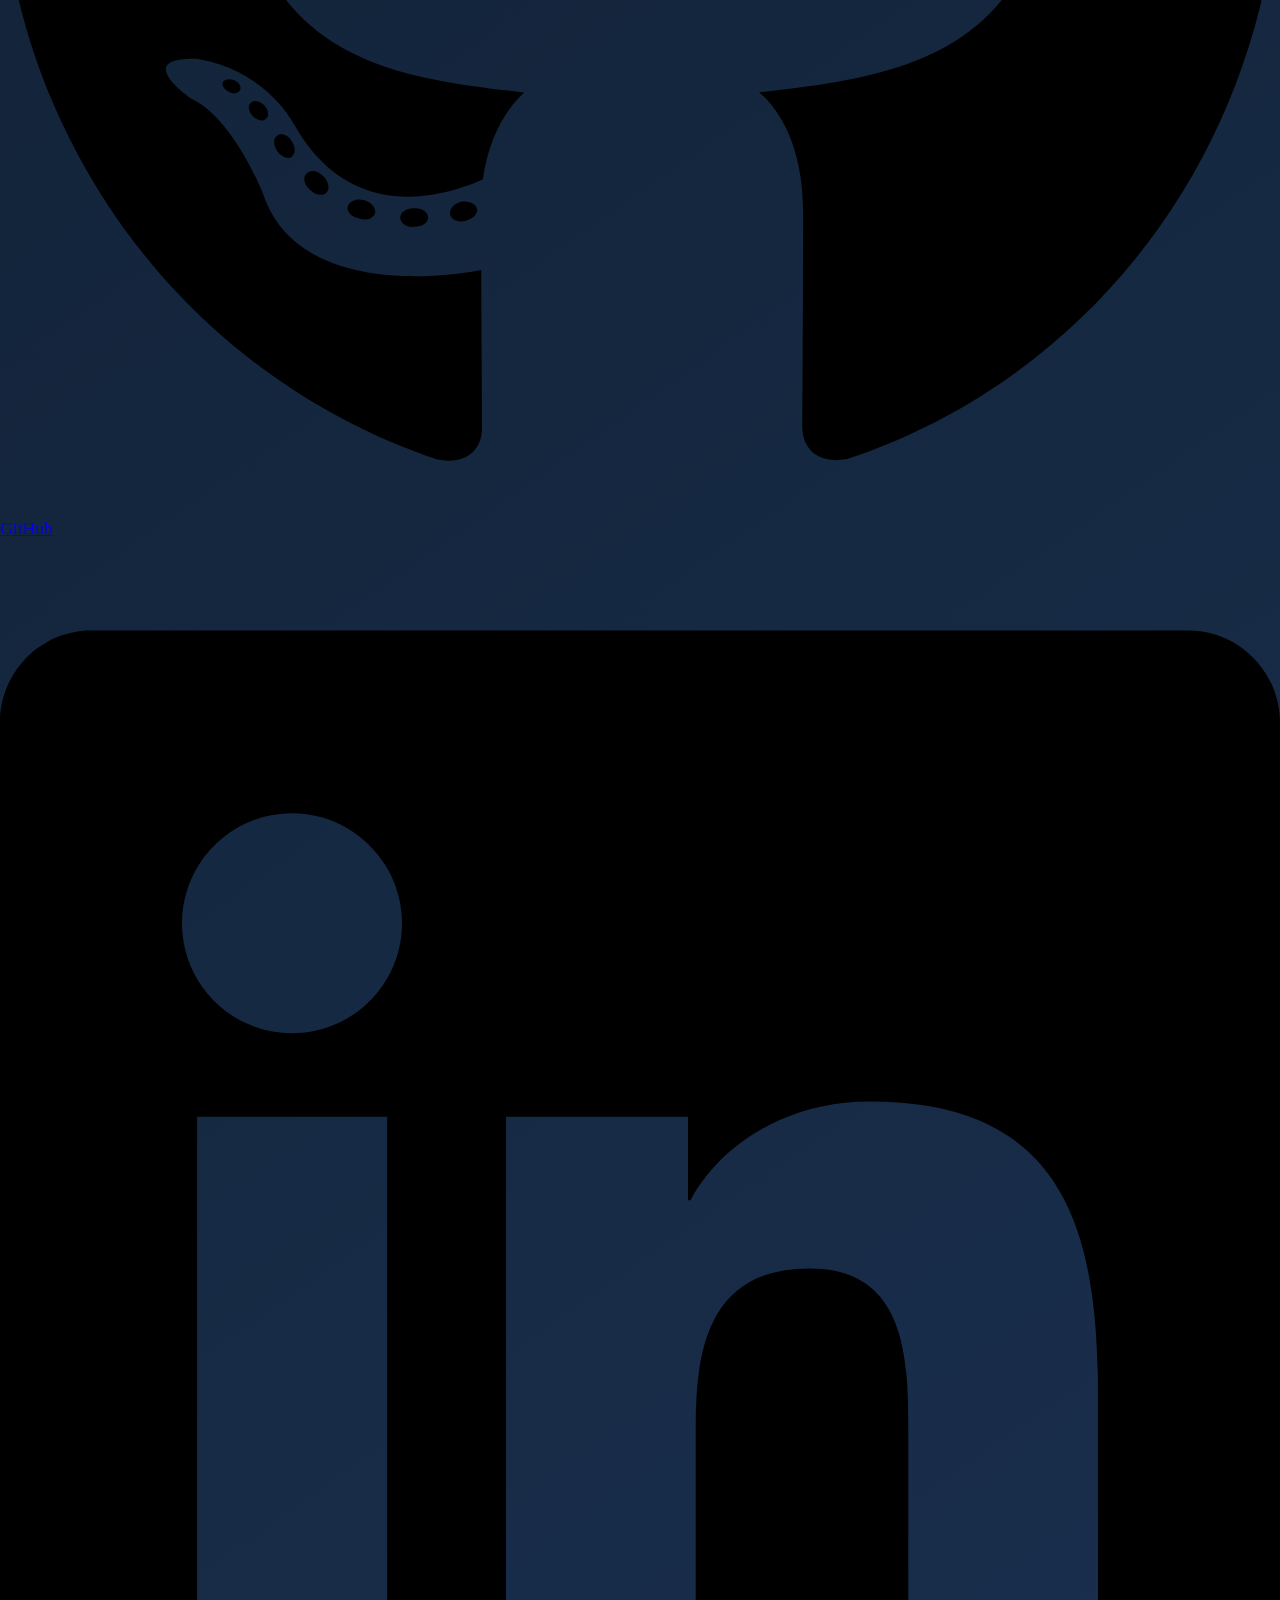
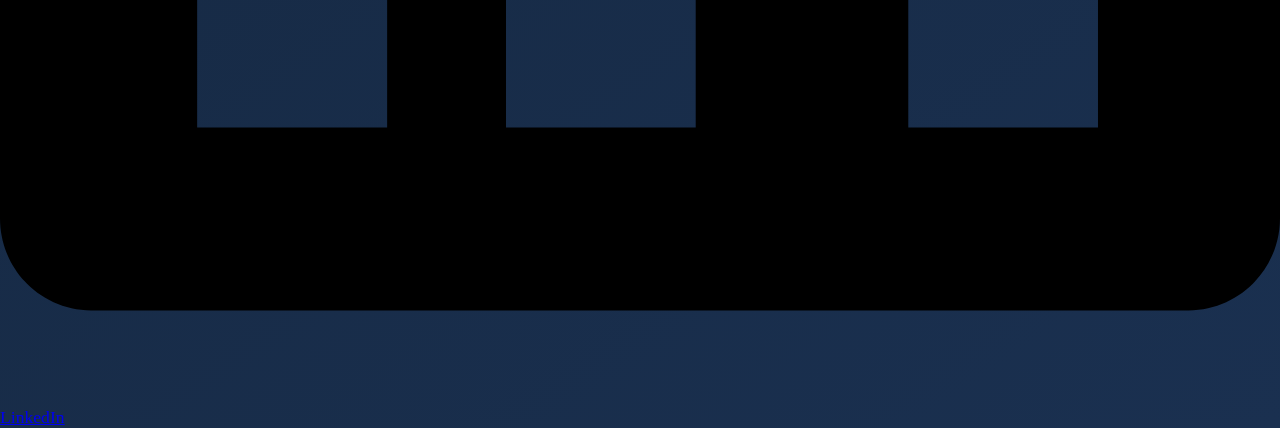
==== commit fee80a73: "supprimer workflow" ====
--- a/profil.html
+++ b/profil.html
@@ -114,28 +114,26 @@
         <div class="skill-card">
           <div class="skill-card-header">
             <svg viewBox="0 0 640 640"><path d="M232 176L88 320L232 464L280 416L184 320L280 224L232 176zM408 176L360 224L456 320L360 416L408 464L552 320L408 176z"/></svg>
-            <h3>Front-end</h3>
+            <h3>Développement et Programmation</h3>
           </div>
           <div class="skill-list">
-            <span class="skill-pill">HTML5</span>
-            <span class="skill-pill">CSS3</span>
+            <span class="skill-pill">HTML/CSS</span>
+            <span class="skill-pill">Bash</span>
             <span class="skill-pill">JavaScript</span>
-            <span class="skill-pill">React</span>
-            <span class="skill-pill">Responsive</span>
+            <span class="skill-pill">PHP</span>
+            <span class="skill-pill">Python</span>
           </div>
         </div>
 
         <div class="skill-card">
           <div class="skill-card-header">
             <svg viewBox="0 0 640 640"><path d="M96 128C96 92.7 124.7 64 160 64H352C387.3 64 416 92.7 416 128V256H480C515.3 256 544 284.7 544 320V512C544 547.3 515.3 576 480 576H160C124.7 576 96 547.3 96 512V128zM160 320V512H480V320H160zM160 128V256H352V128H160z"/></svg>
-            <h3>Back-end</h3>
+            <h3>Système</h3>
           </div>
           <div class="skill-list">
-            <span class="skill-pill">PHP</span>
-            <span class="skill-pill">Python</span>
-            <span class="skill-pill">SQL</span>
-            <span class="skill-pill">MySQL</span>
-            <span class="skill-pill">REST API</span>
+            <span class="skill-pill">Active directory</span>
+            <span class="skill-pill">Administration de services</span>
+            <span class="skill-pill">Virtualisation</span>
           </div>
         </div>
 
@@ -148,85 +146,23 @@
             <span class="skill-pill">Git</span>
             <span class="skill-pill">GitHub</span>
             <span class="skill-pill">Linux</span>
-            <span class="skill-pill">VS Code</span>
-            <span class="skill-pill">Figma</span>
+            <span class="skill-pill">Proxmox</span>
+            <span class="skill-pill"></span>
           </div>
         </div>
 
-        <div class="skill-card">
-          <div class="skill-card-header">
-            <svg viewBox="0 0 640 640"><path d="M208 96C208 60.7 236.7 32 272 32H368C403.3 32 432 60.7 432 96V160H496C531.3 160 560 188.7 560 224V256H80V224C80 188.7 108.7 160 144 160H208V96zM272 96V160H368V96H272zM80 320H560V512C560 547.3 531.3 576 496 576H144C108.7 576 80 547.3 80 512V320zM288 400V448H352V400H288z"/></svg>
-            <h3>Soft skills</h3>
-          </div>
-          <div class="skill-list">
-            <span class="skill-pill">Travail en équipe</span>
-            <span class="skill-pill">Autonomie</span>
-            <span class="skill-pill">Rigueur</span>
-            <span class="skill-pill">Veille tech</span>
-          </div>
-        </div>
 
       </div>
     </div>
     <div class="section">
         <div class="cv-section">
-            <a href="cv.pdf" download class="cv-btn">
+            <a href="assets/cv_foucault.pdf" download class="cv-btn">
             <svg viewBox="0 0 640 640"><path d="M288 32C288 14.3 302.3 0 320 0C337.7 0 352 14.3 352 32V342.1L438 256L484 302L320 466L156 302L202 256L288 342.1V32zM64 416H160V480H480V416H576V512C576 547.3 547.3 576 512 576H128C92.7 576 64 547.3 64 512V416z"/></svg>
             Télécharger mon CV
             </a>
         </div>
     </div>
-  </div>
-</body>
-</html>
-
-    <div id="profil-container">
-        <div class="profil-header">
-            <h1>Loris Foucault</h1>
-            <p class="subtitle">Étudiant en systèmes et réseaux</p>
-             
-        </div>
-
-        <div class="profil-section">
-            <h2>À propos de moi</h2>
-            <p>
-                
-            </p>
-        </div>
-
-        <div class="profil-section">
-            <h2>Formation</h2>
-            <p>
-                <strong>Formation BTS SIO option SISR</strong><br>
-                Ensitech - 2024 - 2026<br>
-                Solution d'infrastructure systèmes et réseaux, entretien de parcs informatiques.
-            </p>
-        </div>
-
-        <div class="profil-section">
-            <h2>Compétences Techniques</h2>
-            <div class="competences-grid">
-                <div class="competence-card">
-                    <h3>Programmation / développement</h3>
-                    <ul>
-                        <li>HTML5 / CSS3</li>
-                        <li>JavaScript</li>
-                        <li>PHP</li>
-                        <li>Python</li>
-                    </ul>
-                </div>
-                <div class="competence-card">
-                    <h3>Système</h3>
-                    <ul>
-                        <li>Virtualisation</li>
-                        <li>Linux, Windows</li>
-                        <li>Mise en place de services</li>
-                    </ul>
-                </div>
-            </div>
-        </div>
-
-        <div class="profil-section">
+    <div class="profil-section">
             <h2>Contact</h2>
             <div class="contact-links">
                 <a href="mailto:loris.foucault.24@gmail.com@example.com" class="contact-link">
@@ -249,7 +185,6 @@
                 </a>
             </div>
         </div>
-        
-    </div>
+  </div>
 </body>
-</html>
+</html>
--- a/css/styles.css
+++ b/css/styles.css
@@ -283,7 +283,7 @@
   margin: 0 auto;
   padding: 52px 24px 80px;
 }
-
+*/
 /* ── HEADER ──────────────────────────────────────── */
 
 .profil-header {
@@ -653,6 +653,13 @@
   margin-top: 50px;
 }
 
+.source a {
+  display: flex;
+  flex-direction: column;
+  margin: 15px 100px;
+  color: whitesmoke;
+}
+
 /*==========================================
   Home btn
 ==========================================*/
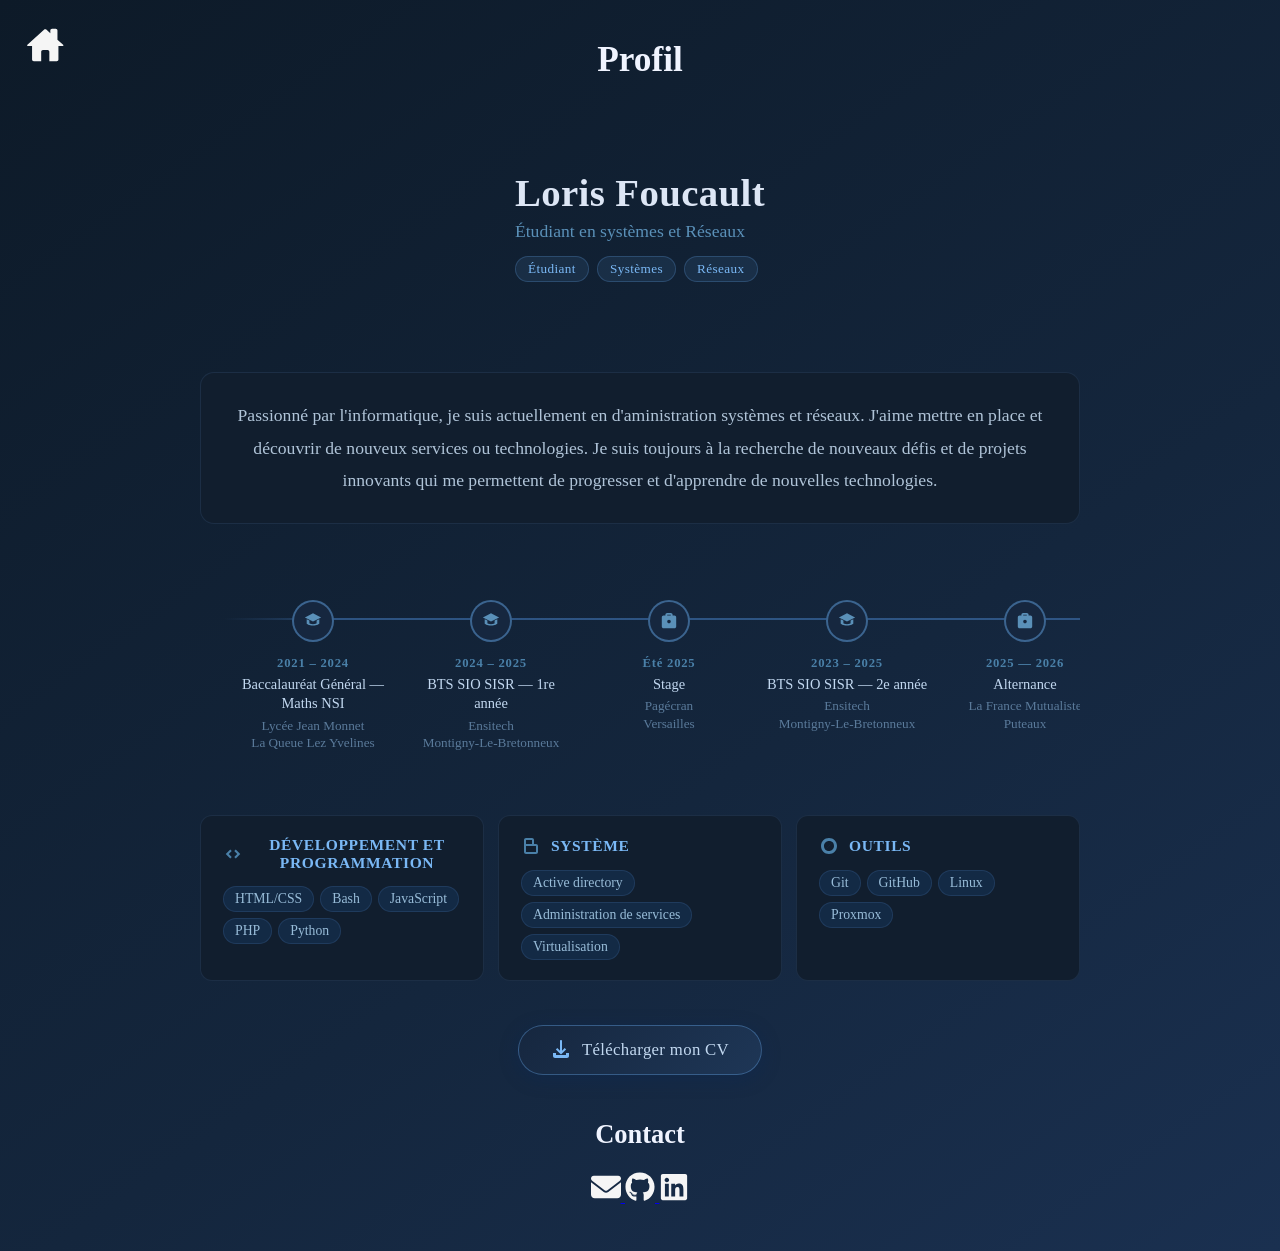
==== commit 49e68398: "ajout profil" ====
--- a/profil.html
+++ b/profil.html
@@ -147,11 +147,8 @@
             <span class="skill-pill">GitHub</span>
             <span class="skill-pill">Linux</span>
             <span class="skill-pill">Proxmox</span>
-            <span class="skill-pill"></span>
           </div>
         </div>
-
-
       </div>
     </div>
     <div class="section">
@@ -162,26 +159,23 @@
             </a>
         </div>
     </div>
-    <div class="profil-section">
+    <div class="section">
             <h2>Contact</h2>
             <div class="contact-links">
-                <a href="mailto:loris.foucault.24@gmail.com@example.com" class="contact-link">
+                <a href="mailto:loris.foucault.24@gmail.com" class="contact-link">
                     <svg xmlns="http://www.w3.org/2000/svg" viewBox="0 0 512 512">
                         <path d="M48 64C21.5 64 0 85.5 0 112c0 15.1 7.1 29.3 19.2 38.4L236.8 313.6c11.4 8.5 27 8.5 38.4 0L492.8 150.4c12.1-9.1 19.2-23.3 19.2-38.4c0-26.5-21.5-48-48-48H48zM0 176V384c0 35.3 28.7 64 64 64H448c35.3 0 64-28.7 64-64V176L294.4 339.2c-22.8 17.1-54 17.1-76.8 0L0 176z"/>
                     </svg>
-                    loris.foucault.24@gmail.com
                 </a>
                 <a href="https://github.com/heliakennee" target="_blank" class="contact-link">
                     <svg xmlns="http://www.w3.org/2000/svg" viewBox="0 0 496 512">
                         <path d="M165.9 397.4c0 2-2.3 3.6-5.2 3.6-3.3 .3-5.6-1.3-5.6-3.6 0-2 2.3-3.6 5.2-3.6 3-.3 5.6 1.3 5.6 3.6zm-31.1-4.5c-.7 2 1.3 4.3 4.3 4.9 2.6 1 5.6 0 6.2-2s-1.3-4.3-4.3-5.2c-2.6-.7-5.5 .3-6.2 2.3zm44.2-1.7c-2.9 .7-4.9 2.6-4.6 4.9 .3 2 2.9 3.3 5.9 2.6 2.9-.7 4.9-2.6 4.6-4.6-.3-1.9-3-3.2-5.9-2.9zM244.8 8C106.1 8 0 113.3 0 252c0 110.9 69.8 205.8 169.5 239.2 12.8 2.3 17.3-5.6 17.3-12.1 0-6.2-.3-40.4-.3-61.4 0 0-70 15-84.7-29.8 0 0-11.4-29.1-27.8-36.6 0 0-22.9-15.7 1.6-15.4 0 0 24.9 2 38.6 25.8 21.9 38.6 58.6 27.5 72.9 20.9 2.3-16 8.8-27.1 16-33.7-55.9-6.2-112.3-14.3-112.3-110.5 0-27.5 7.6-41.3 23.6-58.9-2.6-6.5-11.1-33.3 2.6-67.9 20.9-6.5 69 27 69 27 20-5.6 41.5-8.5 62.8-8.5s42.8 2.9 62.8 8.5c0 0 48.1-33.6 69-27 13.7 34.7 5.2 61.4 2.6 67.9 16 17.7 25.8 31.5 25.8 58.9 0 96.5-58.9 104.2-114.8 110.5 9.2 7.9 17 22.9 17 46.4 0 33.7-.3 75.4-.3 83.6 0 6.5 4.6 14.4 17.3 12.1C428.2 457.8 496 362.9 496 252 496 113.3 383.5 8 244.8 8zM97.2 352.9c-1.3 1-1 3.3 .7 5.2 1.6 1.6 3.9 2.3 5.2 1 1.3-1 1-3.3-.7-5.2-1.6-1.6-3.9-2.3-5.2-1zm-10.8-8.1c-.7 1.3 .3 2.9 2.3 3.9 1.6 1 3.6 .7 4.3-.7 .7-1.3-.3-2.9-2.3-3.9-2-.6-3.6-.3-4.3 .7zm32.4 35.6c-1.6 1.3-1 4.3 1.3 6.2 2.3 2.3 5.2 2.6 6.5 1 1.3-1.3 .7-4.3-1.3-6.2-2.2-2.3-5.2-2.6-6.5-1zm-11.4-14.7c-1.6 1-1.6 3.6 0 5.9 1.6 2.3 4.3 3.3 5.6 2.3 1.6-1.3 1.6-3.9 0-6.2-1.4-2.3-4-3.3-5.6-2z"/>
                     </svg>
-                    GitHub
                 </a>
                 <a href="https://www.linkedin.com/in/loris-foucault-b8874b301/" target="_blank" class="contact-link">
                     <svg xmlns="http://www.w3.org/2000/svg" viewBox="0 0 448 512">
                         <path d="M416 32H31.9C14.3 32 0 46.5 0 64.3v383.4C0 465.5 14.3 480 31.9 480H416c17.6 0 32-14.5 32-32.3V64.3c0-17.8-14.4-32.3-32-32.3zM135.4 416H69V202.2h66.5V416zm-33.2-243c-21.3 0-38.5-17.3-38.5-38.5S80.9 96 102.2 96c21.2 0 38.5 17.3 38.5 38.5 0 21.3-17.2 38.5-38.5 38.5zm282.1 243h-66.4V312c0-24.8-.5-56.7-34.5-56.7-34.6 0-39.9 27-39.9 54.9V416h-66.4V202.2h63.7v29.2h.9c8.9-16.8 30.6-34.5 62.9-34.5 67.2 0 79.7 44.3 79.7 101.9V416z"/>
                     </svg>
-                    LinkedIn
                 </a>
             </div>
         </div>
--- a/css/styles.css
+++ b/css/styles.css
@@ -266,44 +266,26 @@
 /* ==========================================
    PAGE PROFIL
 ========================================== */
-/*
+
 .contact-links {
   display: inline;
 }
 
-.contact-link {
+.contact-link svg {
   fill: whitesmoke;
   width: 30px;
   height: 30px;
 }
 
-
-#profil-container {
-  max-width: 860px;
-  margin: 0 auto;
-  padding: 52px 24px 80px;
-}
-*/
 /* ── HEADER ──────────────────────────────────────── */
 
 .profil-header {
   display: flex;
   align-items: center;
+  justify-content: center;
   gap: 36px;
-  margin-bottom: 52px;
-}
-
-.profil-avatar {
-  width: 110px;
-  height: 110px;
-  border-radius: 50%;
-  background: linear-gradient(135deg, #1e3a5f, #2a5080);
-  border: 2px solid rgba(90, 150, 210, 0.4);
-  display: flex;
-  align-items: center;
-  justify-content: center;
-  flex-shrink: 0;
-  box-shadow: 0 4px 24px rgba(10, 50, 100, 0.5);
+  margin-bottom: 40px;
+  padding: 50px 200px;
 }
 
 .profil-header-text h1 {
@@ -356,6 +338,9 @@
 
 .section {
   margin-bottom: 44px;
+  padding: 0 200px;
+  justify-content: center;
+  text-align: center;
 }
 
 .section-label {
@@ -499,6 +484,8 @@
   display: grid;
   grid-template-columns: repeat(auto-fill, minmax(240px, 1fr));
   gap: 14px;
+  max-width: 1000px;
+  margin: auto;
 }
 
 .skill-card {
